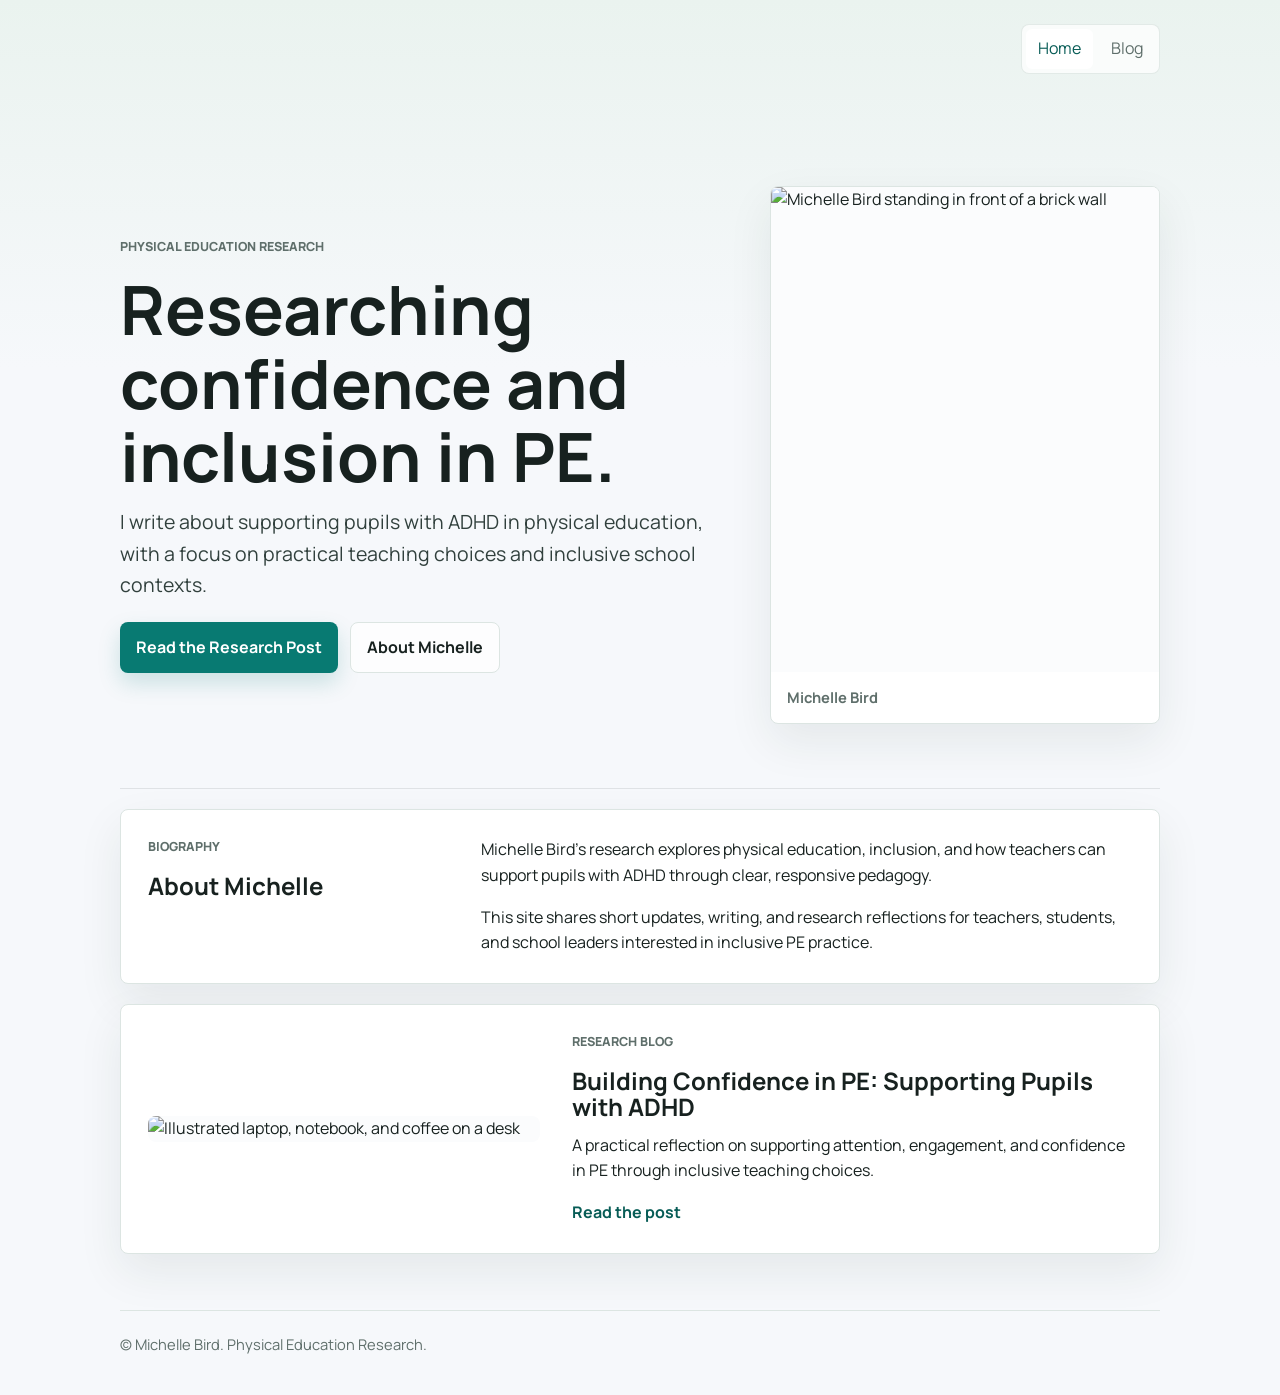
==== index.html @ dc72cc24 "Remove duplicate homepage name" ====
<!DOCTYPE html>
<html lang="en">
  <head>
    <meta charset="UTF-8" />
    <meta name="viewport" content="width=device-width, initial-scale=1.0" />
    <title>Michelle Bird | Physical Education Research</title>
    <meta
      name="description"
      content="An academic website focused on physical education, inclusion, and supporting pupils with ADHD."
    />
    <link rel="preconnect" href="https://fonts.googleapis.com" />
    <link rel="preconnect" href="https://fonts.gstatic.com" crossorigin />
    <link
      href="https://fonts.googleapis.com/css2?family=Manrope:wght@400;500;700;800&display=swap"
      rel="stylesheet"
    />
    <link rel="stylesheet" href="styles.css" />
  </head>
  <body>
    <div class="site-shell">
      <header class="site-header site-header-home">
        <nav class="site-nav" aria-label="Primary navigation">
          <a href="index.html" aria-current="page">Home</a>
          <a href="blog/index.html">Blog</a>
        </nav>
      </header>

      <main>
        <section class="hero">
          <div class="hero-copy">
            <p class="eyebrow">Physical Education Research</p>
            <h1>Researching confidence and inclusion in PE.</h1>
            <p class="lead">
              I write about supporting pupils with ADHD in physical education, with a focus on practical teaching choices and inclusive school contexts.
            </p>
            <div class="button-row">
              <a class="button button-primary" href="blog/starting-small.html">Read the Research Post</a>
              <a class="button button-secondary" href="#biography">About Michelle</a>
            </div>
          </div>
          <figure class="portrait-card">
            <img
              src="assets/images/michelle-bird-portrait.jpg"
              alt="Michelle Bird standing in front of a brick wall"
            />
            <figcaption>Michelle Bird</figcaption>
          </figure>
        </section>

        <section class="bio-section" id="biography">
          <div>
            <p class="section-label">Biography</p>
            <h2>About Michelle</h2>
          </div>
          <div class="bio-copy">
            <p>
              Michelle Bird's research explores physical education, inclusion,
              and how teachers can support pupils with ADHD through clear,
              responsive pedagogy.
            </p>
            <p>
              This site shares short updates, writing, and research reflections
              for teachers, students, and school leaders interested in inclusive
              PE practice.
            </p>
          </div>
        </section>

        <section class="research-feature">
          <img
            src="assets/images/blog-starting-small.svg"
            alt="Illustrated laptop, notebook, and coffee on a desk"
          />
          <div>
            <p class="section-label">Research blog</p>
            <h2>Building Confidence in PE: Supporting Pupils with ADHD</h2>
            <p>
              A practical reflection on supporting attention, engagement, and
              confidence in PE through inclusive teaching choices.
            </p>
            <a class="text-link" href="blog/starting-small.html">Read the post</a>
          </div>
        </section>
      </main>

      <footer class="site-footer">
        <p>&copy; <span id="year"></span> Michelle Bird. Physical Education Research.</p>
      </footer>
    </div>

    <script src="scripts/site.js"></script>
  </body>
</html>
---- styles.css ----
:root {
  --bg: #f6f8fb;
  --bg-soft: #eaf3ef;
  --surface: #ffffff;
  --surface-soft: #fbfcfd;
  --text: #17211f;
  --muted: #5f6f6b;
  --line: #dce5e2;
  --accent: #087a72;
  --accent-dark: #075c56;
  --accent-warm: #bd4b39;
  --shadow: 0 18px 45px rgba(31, 45, 42, 0.08);
  --max-width: 1040px;
  --radius: 8px;
}

* {
  box-sizing: border-box;
}

body {
  margin: 0;
  font-family: "Manrope", sans-serif;
  color: var(--text);
  background:
    linear-gradient(180deg, var(--bg-soft) 0, var(--bg) 23rem),
    var(--bg);
  line-height: 1.6;
}

a {
  color: inherit;
}

.site-shell {
  width: min(calc(100% - 2rem), var(--max-width));
  margin: 0 auto;
  min-height: 100vh;
}

.site-header,
.site-footer {
  display: flex;
  justify-content: space-between;
  align-items: center;
  gap: 1rem;
}

.site-header {
  padding: 1.5rem 0 1.25rem;
}

.site-header-home {
  justify-content: flex-end;
}

.site-footer {
  padding: 1.4rem 0 2.4rem;
  border-top: 1px solid var(--line);
  color: var(--muted);
  font-size: 0.92rem;
}

.brand,
.site-nav a,
.button,
.text-link {
  text-decoration: none;
}

.brand {
  font-weight: 800;
  letter-spacing: 0;
  font-size: 1.05rem;
}

.site-nav {
  display: flex;
  gap: 0.35rem;
  padding: 0.25rem;
  background: rgba(255, 255, 255, 0.72);
  border: 1px solid rgba(220, 229, 226, 0.8);
  border-radius: var(--radius);
}

.site-nav a {
  color: var(--muted);
  border-radius: 6px;
  padding: 0.45rem 0.75rem;
  transition: background 160ms ease, color 160ms ease;
}

.site-nav a[aria-current="page"],
.site-nav a:hover {
  background: var(--surface);
  color: var(--accent-dark);
}

.text-link:hover {
  color: var(--accent-warm);
}

main {
  padding: 0.75rem 0 3.5rem;
}

.hero,
.section-grid,
.cards,
.content-grid,
.bio-section,
.research-feature {
  display: grid;
  gap: 1rem;
}

.hero {
  grid-template-columns: minmax(0, 1.2fr) minmax(260px, 0.8fr);
  align-items: center;
  gap: clamp(1.5rem, 5vw, 4rem);
  min-height: 31rem;
  padding: clamp(2.5rem, 7vw, 5rem) 0 clamp(2.4rem, 6vw, 4rem);
  border-bottom: 1px solid rgba(23, 33, 31, 0.1);
}

.panel,
.card,
.article,
.portrait-card,
.bio-section,
.research-feature {
  background: var(--surface);
  border: 1px solid var(--line);
  border-radius: var(--radius);
  box-shadow: var(--shadow);
}

.panel,
.card {
  overflow: hidden;
}

.panel,
.article,
.bio-section,
.research-feature {
  padding: clamp(1.25rem, 3vw, 1.7rem);
}

h1,
h2 {
  margin: 0 0 0.8rem;
  line-height: 1.08;
  letter-spacing: 0;
}

p {
  margin: 0 0 1rem;
}

p:last-child {
  margin-bottom: 0;
}

.hero h1,
.page-header h1,
.article h1 {
  font-size: 4.25rem;
  max-width: 13ch;
}

.panel h2,
.card h2 {
  font-size: 1.55rem;
}

.eyebrow,
.section-label,
.meta {
  text-transform: uppercase;
  letter-spacing: 0;
  font-size: 0.78rem;
  color: var(--muted);
  font-weight: 800;
}

.lead {
  max-width: 42rem;
  font-size: 1.22rem;
  color: #31403d;
}

.mini-list,
.post-list {
  margin: 0.8rem 0 1rem;
  padding-left: 1.2rem;
}

.button-row {
  display: flex;
  gap: 0.75rem;
  flex-wrap: wrap;
  margin-top: 1.4rem;
}

.button {
  display: inline-flex;
  align-items: center;
  min-height: 2.8rem;
  padding: 0.72rem 1rem;
  border-radius: var(--radius);
  font-weight: 700;
  transition: transform 160ms ease, box-shadow 160ms ease, background 160ms ease;
}

.button-primary {
  color: white;
  background: var(--accent);
  box-shadow: 0 10px 22px rgba(8, 122, 114, 0.18);
}

.button-secondary {
  background: rgba(255, 255, 255, 0.76);
  border: 1px solid var(--line);
}

.button:hover {
  transform: translateY(-1px);
}

.focus-strip {
  display: grid;
  grid-template-columns: repeat(3, minmax(0, 1fr));
  gap: 1px;
  margin: 1.25rem 0;
  overflow: hidden;
  border: 1px solid var(--line);
  border-radius: var(--radius);
  background: var(--line);
}

.focus-strip p {
  margin: 0;
  padding: 1rem;
  background: rgba(255, 255, 255, 0.78);
  color: #344440;
  font-size: 0.95rem;
  font-weight: 700;
}

.portrait-card {
  margin: 0;
  overflow: hidden;
}

.portrait-card img {
  display: block;
  width: 100%;
  aspect-ratio: 4 / 5;
  object-fit: cover;
  background: var(--surface-soft);
}

.portrait-card figcaption {
  padding: 0.85rem 1rem;
  color: var(--muted);
  font-size: 0.92rem;
  font-weight: 700;
}

.bio-section {
  grid-template-columns: minmax(180px, 0.45fr) minmax(0, 1fr);
  gap: clamp(1rem, 4vw, 2.5rem);
  margin-top: 1.25rem;
}

.bio-copy {
  max-width: 42rem;
}

.research-feature {
  grid-template-columns: minmax(220px, 0.7fr) minmax(0, 1fr);
  align-items: center;
  gap: clamp(1rem, 4vw, 2rem);
  margin-top: 1.25rem;
  overflow: hidden;
}

.research-feature img {
  display: block;
  width: 100%;
  border-radius: var(--radius);
  background: var(--surface-soft);
}

.section-grid,
.cards,
.content-grid {
  grid-template-columns: repeat(2, minmax(0, 1fr));
}

.page-header,
.wide-panel,
.article {
  margin-top: 1.25rem;
}

.page-header {
  padding: clamp(2.5rem, 7vw, 4rem) 0 clamp(1.25rem, 4vw, 2rem);
}

.page-header p {
  max-width: 42rem;
  color: var(--muted);
}

.card {
  padding: 0;
}

.card > :not(img) {
  margin-left: clamp(1.1rem, 3vw, 1.4rem);
  margin-right: clamp(1.1rem, 3vw, 1.4rem);
}

.card > :last-child {
  display: inline-block;
  margin-bottom: clamp(1.1rem, 3vw, 1.4rem);
}

.panel-image,
.card-image {
  display: block;
  width: 100%;
  aspect-ratio: 16 / 10;
  object-fit: cover;
  background: var(--surface-soft);
}

.panel-image {
  margin: calc(clamp(1.25rem, 3vw, 1.7rem) * -1) calc(clamp(1.25rem, 3vw, 1.7rem) * -1) 1.1rem;
  width: calc(100% + (clamp(1.25rem, 3vw, 1.7rem) * 2));
}

.panel-image + .section-label,
.card-image + .meta {
  margin-top: 1rem;
}

.article {
  max-width: 760px;
  margin-left: auto;
  margin-right: auto;
}

.article-header {
  margin-bottom: 1.2rem;
}

.article img {
  display: block;
  width: 100%;
  margin: 1.4rem 0 1.6rem;
  border-radius: var(--radius);
  background: var(--surface-soft);
}

.article p,
.article li {
  color: #344440;
}

.back-link,
.text-link {
  color: var(--accent-dark);
  font-weight: 700;
}

.text-link {
  text-underline-offset: 0.2em;
}

@media (max-width: 820px) {
  .hero,
  .bio-section,
  .research-feature,
  .section-grid,
  .cards,
  .content-grid,
  .focus-strip {
    grid-template-columns: 1fr;
  }

  .site-header,
  .site-footer {
    flex-direction: column;
    align-items: flex-start;
  }

  .site-nav {
    width: 100%;
    justify-content: space-between;
  }

  .site-nav a {
    flex: 1;
    text-align: center;
  }

  .hero {
    min-height: auto;
    padding-top: 2.2rem;
  }

  .hero h1,
  .page-header h1,
  .article h1 {
    font-size: 2.45rem;
    max-width: 100%;
  }

  .lead {
    font-size: 1.08rem;
  }
}
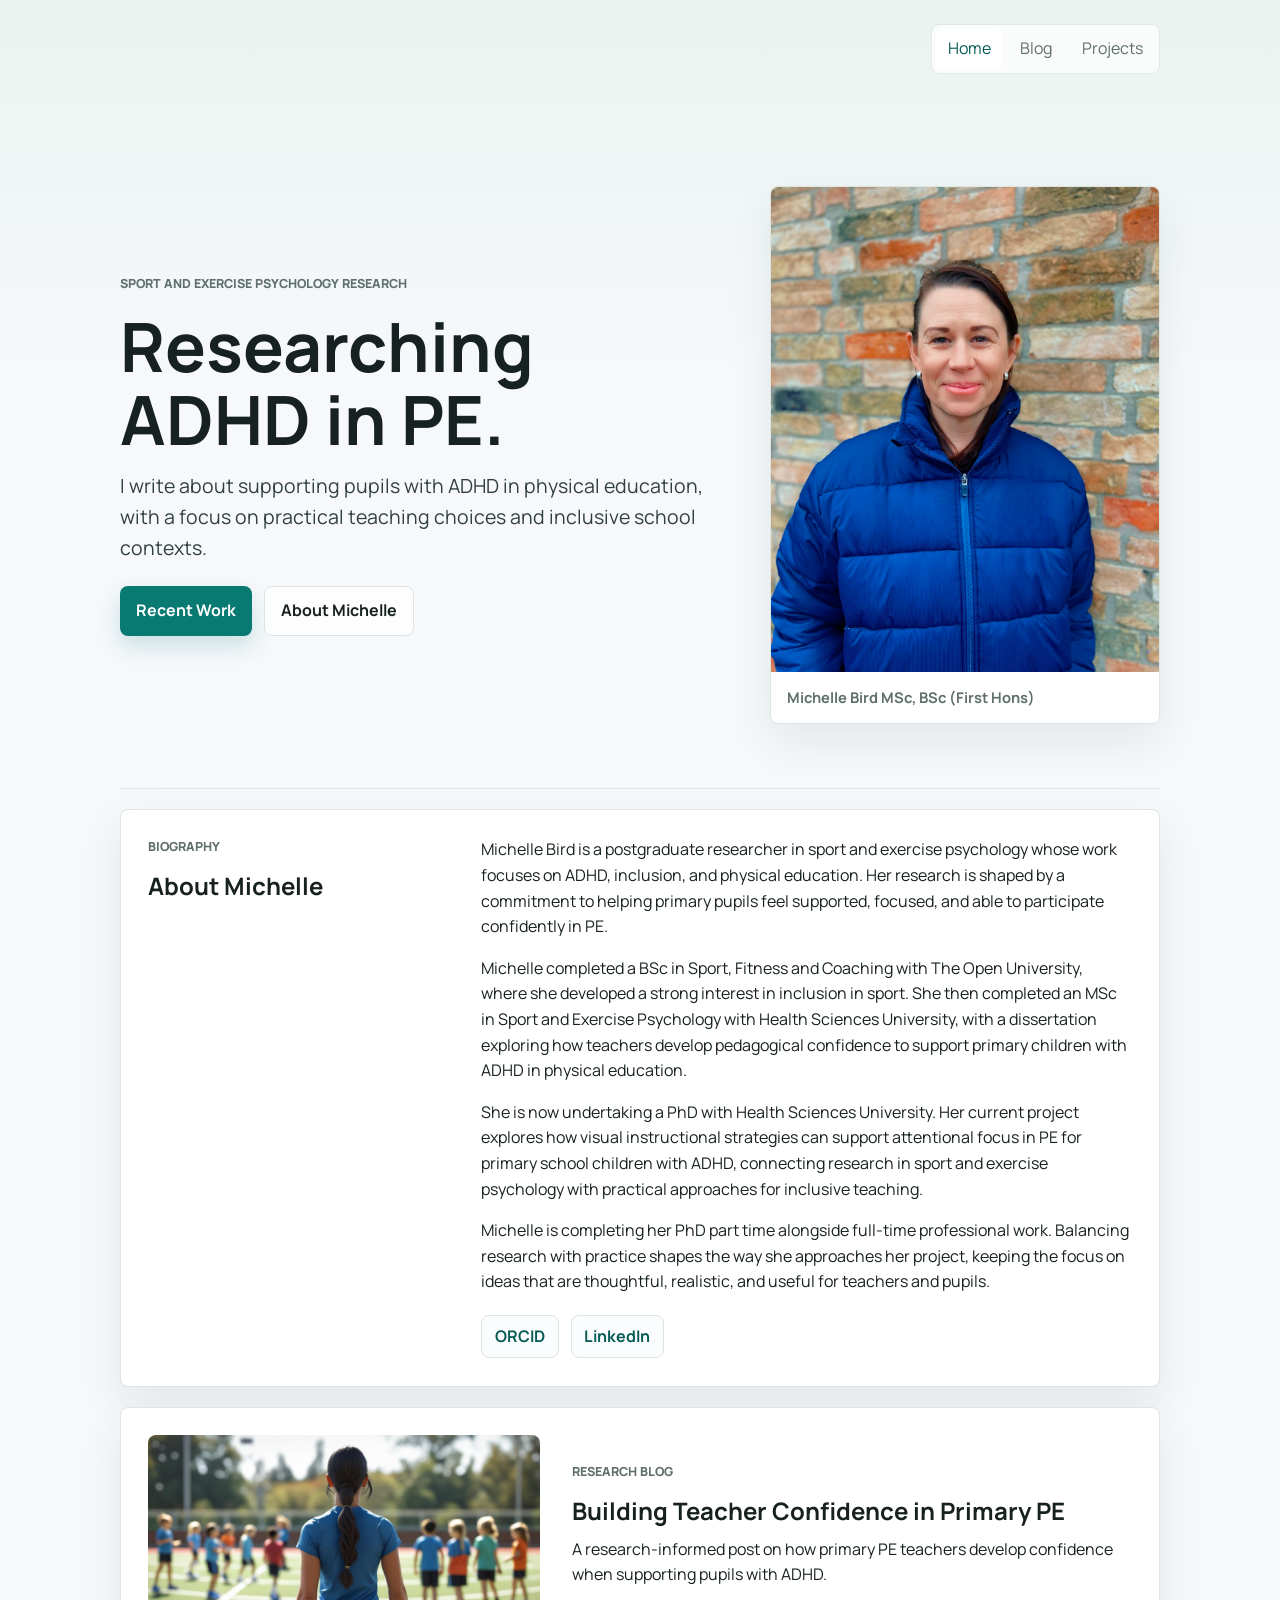
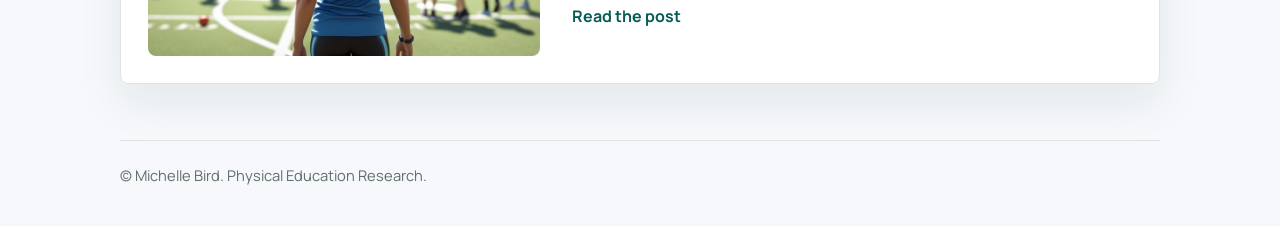
==== commit 99b3552e: "Update research site content" ====
--- a/index.html
+++ b/index.html
@@ -22,19 +22,20 @@
         <nav class="site-nav" aria-label="Primary navigation">
           <a href="index.html" aria-current="page">Home</a>
           <a href="blog/index.html">Blog</a>
+          <a href="projects/index.html">Projects</a>
         </nav>
       </header>
 
       <main>
         <section class="hero">
           <div class="hero-copy">
-            <p class="eyebrow">Physical Education Research</p>
-            <h1>Researching confidence and inclusion in PE.</h1>
+            <p class="eyebrow">Sport and Exercise Psychology Research</p>
+            <h1>Researching ADHD in PE.</h1>
             <p class="lead">
               I write about supporting pupils with ADHD in physical education, with a focus on practical teaching choices and inclusive school contexts.
             </p>
             <div class="button-row">
-              <a class="button button-primary" href="blog/starting-small.html">Read the Research Post</a>
+              <a class="button button-primary" href="blog/pe-teachers-adhd-confidence.html">Recent Work</a>
               <a class="button button-secondary" href="#biography">About Michelle</a>
             </div>
           </div>
@@ -43,7 +44,7 @@
               src="assets/images/michelle-bird-portrait.jpg"
               alt="Michelle Bird standing in front of a brick wall"
             />
-            <figcaption>Michelle Bird</figcaption>
+            <figcaption>Michelle Bird MSc, BSc (First Hons)</figcaption>
           </figure>
         </section>
 
@@ -54,31 +55,53 @@
           </div>
           <div class="bio-copy">
             <p>
-              Michelle Bird's research explores physical education, inclusion,
-              and how teachers can support pupils with ADHD through clear,
-              responsive pedagogy.
+              Michelle Bird is a postgraduate researcher in sport and exercise
+              psychology whose work focuses on ADHD, inclusion, and physical
+              education. Her research is shaped by a commitment to helping
+              primary pupils feel supported, focused, and able to participate
+              confidently in PE.
             </p>
             <p>
-              This site shares short updates, writing, and research reflections
-              for teachers, students, and school leaders interested in inclusive
-              PE practice.
+              Michelle completed a BSc in Sport, Fitness and Coaching with The
+              Open University, where she developed a strong interest in
+              inclusion in sport. She then completed an MSc in Sport and
+              Exercise Psychology with Health Sciences University, with a
+              dissertation exploring how teachers develop pedagogical confidence
+              to support primary children with ADHD in physical education.
             </p>
+            <p>
+              She is now undertaking a PhD with Health Sciences University. Her
+              current project explores how visual instructional strategies can
+              support attentional focus in PE for primary school children with
+              ADHD, connecting research in sport and exercise psychology with
+              practical approaches for inclusive teaching.
+            </p>
+            <p>
+              Michelle is completing her PhD part time alongside full-time
+              professional work. Balancing research with practice shapes the way
+              she approaches her project, keeping the focus on ideas that are
+              thoughtful, realistic, and useful for teachers and pupils.
+            </p>
+            <div class="profile-links" aria-label="Michelle Bird profile links">
+              <a href="https://orcid.org/0009-0002-1070-3052">ORCID</a>
+              <a href="https://www.linkedin.com/in/michelle-bird-19053750/?skipRedirect=true">LinkedIn</a>
+            </div>
           </div>
         </section>
 
         <section class="research-feature">
           <img
-            src="assets/images/blog-starting-small.svg"
-            alt="Illustrated laptop, notebook, and coffee on a desk"
+            src="assets/images/blog-pe-teachers-adhd-confidence-photo.jpg"
+            alt="PE teacher walking into an outdoor PE space with pupils blurred in the distance"
           />
           <div>
             <p class="section-label">Research blog</p>
-            <h2>Building Confidence in PE: Supporting Pupils with ADHD</h2>
+            <h2>Building Teacher Confidence in Primary PE</h2>
             <p>
-              A practical reflection on supporting attention, engagement, and
-              confidence in PE through inclusive teaching choices.
+              A research-informed post on how primary PE teachers develop
+              confidence when supporting pupils with ADHD.
             </p>
-            <a class="text-link" href="blog/starting-small.html">Read the post</a>
+            <a class="text-link" href="blog/pe-teachers-adhd-confidence.html">Read the post</a>
           </div>
         </section>
       </main>
--- a/styles.css
+++ b/styles.css
@@ -152,6 +152,7 @@
   margin: 0 0 0.8rem;
   line-height: 1.08;
   letter-spacing: 0;
+  overflow-wrap: anywhere;
 }
 
 p {
@@ -171,7 +172,19 @@
 
 .panel h2,
 .card h2 {
-  font-size: 1.55rem;
+  font-size: 1.35rem;
+  line-height: 1.18;
+}
+
+.article .article-header h1 {
+  font-size: clamp(2.1rem, 5vw, 3.4rem);
+  max-width: 18ch;
+}
+
+.article .project-title {
+  font-size: 20pt;
+  line-height: 1.3;
+  max-width: 44ch;
 }
 
 .eyebrow,
@@ -203,6 +216,26 @@
   margin-top: 1.4rem;
 }
 
+.profile-links {
+  display: flex;
+  gap: 0.75rem;
+  flex-wrap: wrap;
+  margin-top: 1.25rem;
+}
+
+.profile-links a {
+  display: inline-flex;
+  align-items: center;
+  min-height: 2.35rem;
+  padding: 0.5rem 0.8rem;
+  color: var(--accent-dark);
+  border: 1px solid var(--line);
+  border-radius: var(--radius);
+  background: var(--surface-soft);
+  font-weight: 700;
+  text-decoration: none;
+}
+
 .button {
   display: inline-flex;
   align-items: center;
@@ -347,6 +380,16 @@
   margin-top: 1rem;
 }
 
+.image-credit {
+  color: var(--muted);
+  font-size: 0.78rem;
+  margin-top: 0.65rem;
+}
+
+.card-image + .image-credit + .meta {
+  margin-top: 0.75rem;
+}
+
 .article {
   max-width: 760px;
   margin-left: auto;
@@ -368,6 +411,31 @@
 .article p,
 .article li {
   color: #344440;
+}
+
+.article h2 {
+  margin: 2rem 0 0.75rem;
+  font-size: 1.55rem;
+}
+
+.article-intro {
+  max-width: 42rem;
+  font-size: 1.12rem;
+  color: #31403d;
+}
+
+.strategy-list,
+.reference-list {
+  padding-left: 1.25rem;
+}
+
+.strategy-list li,
+.reference-list li {
+  margin-bottom: 0.85rem;
+}
+
+.reference-list {
+  font-size: 0.9rem;
 }
 
 .back-link,
@@ -419,6 +487,14 @@
     max-width: 100%;
   }
 
+  .article .article-header h1 {
+    font-size: 2rem;
+  }
+
+  .article .project-title {
+    font-size: 1.25rem;
+  }
+
   .lead {
     font-size: 1.08rem;
   }
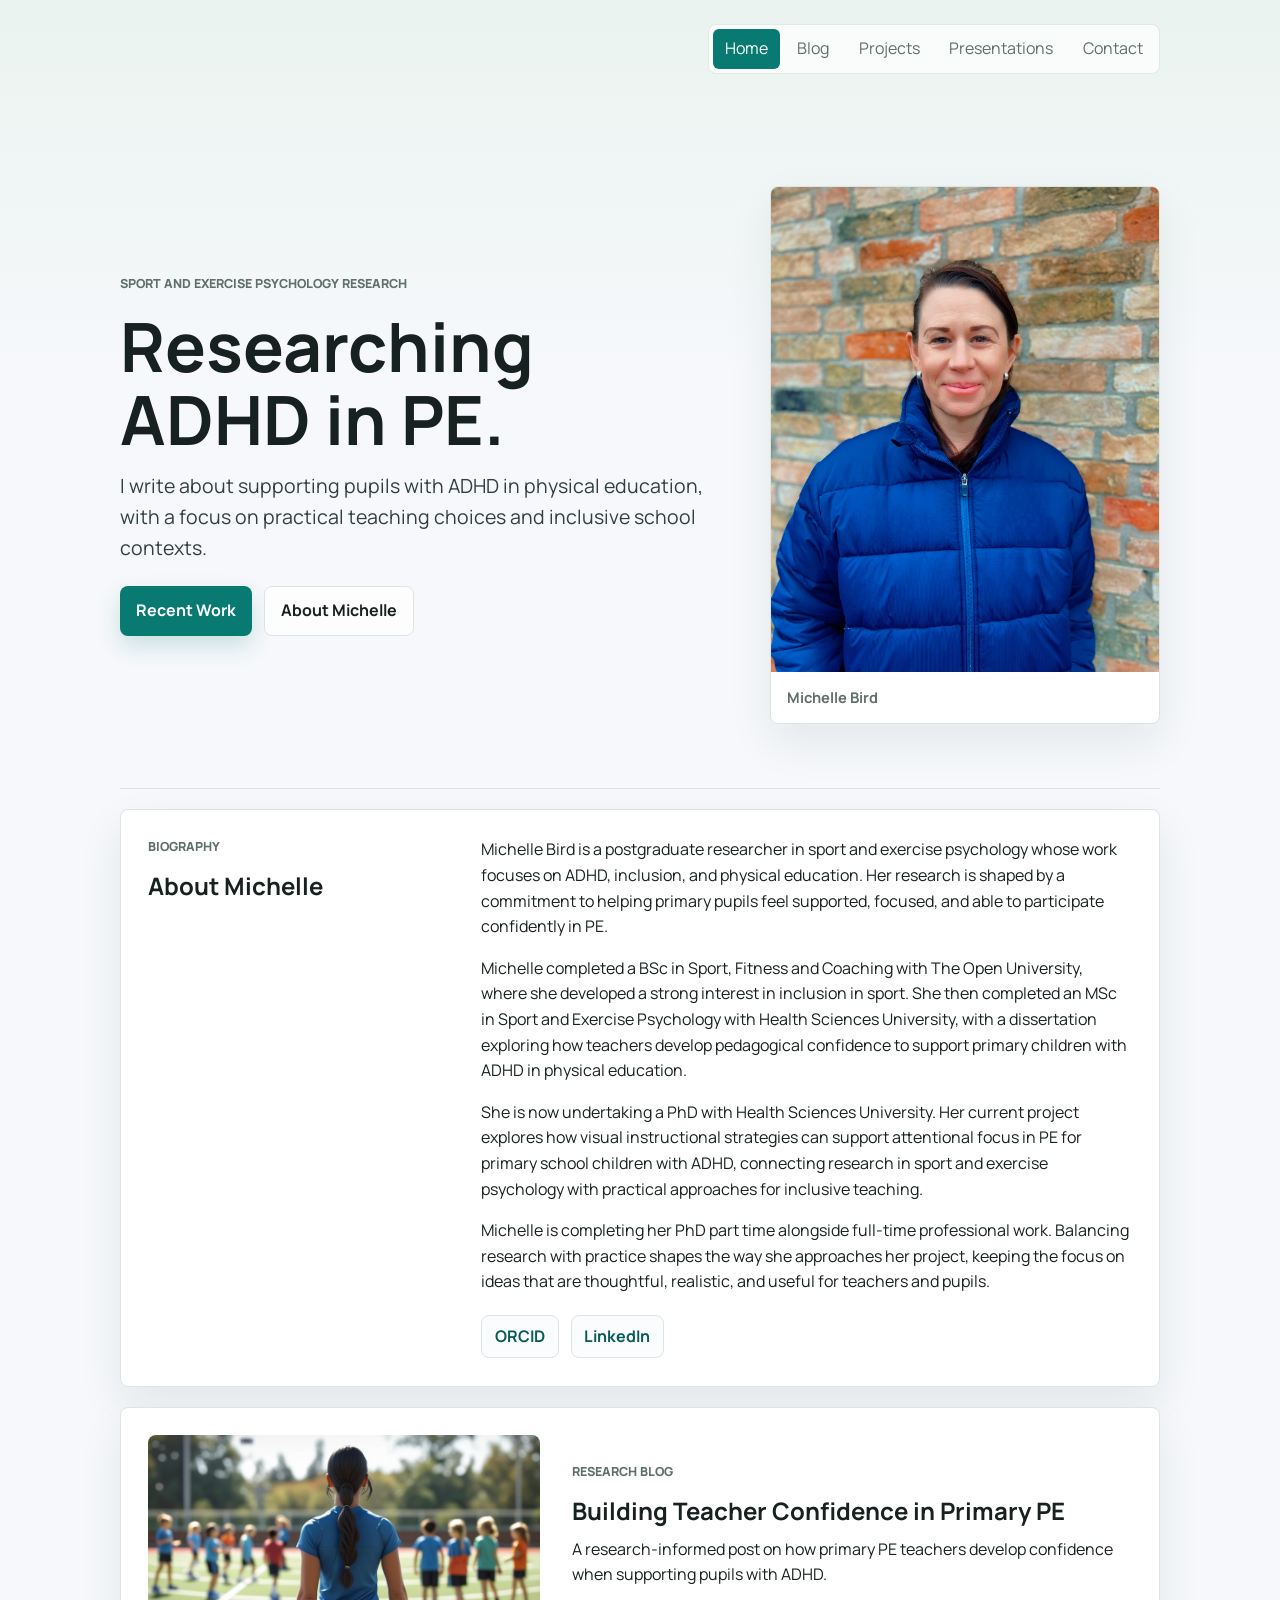
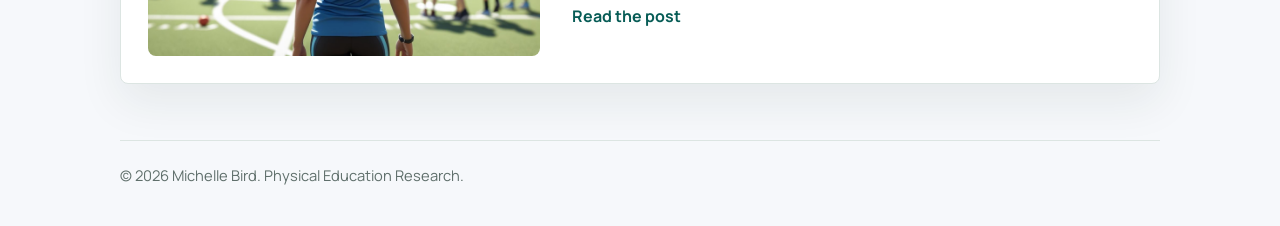
==== commit 5ad80004: "Improve mobile navigation and contact links" ====
--- a/index.html
+++ b/index.html
@@ -19,10 +19,13 @@
   <body>
     <div class="site-shell">
       <header class="site-header site-header-home">
+        <button class="menu-toggle" type="button" aria-expanded="false">Menu</button>
         <nav class="site-nav" aria-label="Primary navigation">
           <a href="index.html" aria-current="page">Home</a>
           <a href="blog/index.html">Blog</a>
           <a href="projects/index.html">Projects</a>
+          <a href="presentations.html">Presentations</a>
+          <a href="contact.html">Contact</a>
         </nav>
       </header>
 
@@ -44,7 +47,7 @@
               src="assets/images/michelle-bird-portrait.jpg"
               alt="Michelle Bird standing in front of a brick wall"
             />
-            <figcaption>Michelle Bird MSc, BSc (First Hons)</figcaption>
+            <figcaption>Michelle Bird</figcaption>
           </figure>
         </section>
 
@@ -89,7 +92,7 @@
           </div>
         </section>
 
-        <section class="research-feature">
+        <a class="research-feature research-feature-link" href="blog/pe-teachers-adhd-confidence.html">
           <img
             src="assets/images/blog-pe-teachers-adhd-confidence-photo.jpg"
             alt="PE teacher walking into an outdoor PE space with pupils blurred in the distance"
@@ -101,9 +104,9 @@
               A research-informed post on how primary PE teachers develop
               confidence when supporting pupils with ADHD.
             </p>
-            <a class="text-link" href="blog/pe-teachers-adhd-confidence.html">Read the post</a>
+            <span class="text-link">Read the post</span>
           </div>
-        </section>
+        </a>
       </main>
 
       <footer class="site-footer">
--- a/styles.css
+++ b/styles.css
@@ -83,6 +83,23 @@
   border-radius: var(--radius);
 }
 
+.menu-toggle {
+  display: none;
+  min-height: 2.35rem;
+  padding: 0.5rem 0.8rem;
+  color: white;
+  background: var(--accent);
+  border: 0;
+  border-radius: var(--radius);
+  font: inherit;
+  font-weight: 700;
+  cursor: pointer;
+}
+
+.menu-toggle:hover {
+  background: var(--accent-warm);
+}
+
 .site-nav a {
   color: var(--muted);
   border-radius: 6px;
@@ -92,8 +109,8 @@
 
 .site-nav a[aria-current="page"],
 .site-nav a:hover {
-  background: var(--surface);
-  color: var(--accent-dark);
+  background: var(--accent);
+  color: white;
 }
 
 .text-link:hover {
@@ -128,7 +145,10 @@
 .article,
 .portrait-card,
 .bio-section,
-.research-feature {
+.research-feature,
+.contact-email-panel,
+.contact-panel,
+.presentation-item {
   background: var(--surface);
   border: 1px solid var(--line);
   border-radius: var(--radius);
@@ -143,7 +163,10 @@
 .panel,
 .article,
 .bio-section,
-.research-feature {
+.research-feature,
+.contact-email-panel,
+.contact-panel,
+.presentation-item {
   padding: clamp(1.25rem, 3vw, 1.7rem);
 }
 
@@ -234,6 +257,14 @@
   background: var(--surface-soft);
   font-weight: 700;
   text-decoration: none;
+  transition: background 160ms ease, border-color 160ms ease, color 160ms ease, transform 160ms ease;
+}
+
+.profile-links a:hover {
+  color: white;
+  background: var(--accent);
+  border-color: var(--accent);
+  transform: translateY(-1px);
 }
 
 .button {
@@ -252,9 +283,20 @@
   box-shadow: 0 10px 22px rgba(8, 122, 114, 0.18);
 }
 
+.button-primary:hover {
+  background: var(--accent-warm);
+  box-shadow: 0 12px 24px rgba(189, 75, 57, 0.2);
+}
+
 .button-secondary {
   background: rgba(255, 255, 255, 0.76);
   border: 1px solid var(--line);
+}
+
+.button-secondary:hover {
+  color: white;
+  background: var(--accent-dark);
+  border-color: var(--accent-dark);
 }
 
 .button:hover {
@@ -319,6 +361,53 @@
   overflow: hidden;
 }
 
+.research-feature-link {
+  color: inherit;
+  text-decoration: none;
+  transition: transform 160ms ease, box-shadow 160ms ease, border-color 160ms ease;
+}
+
+.research-feature-link:hover {
+  border-color: rgba(8, 122, 114, 0.45);
+  box-shadow: 0 20px 48px rgba(8, 122, 114, 0.14);
+  transform: translateY(-1px);
+}
+
+.research-feature-link:hover .text-link {
+  color: var(--accent-warm);
+}
+
+.contact-panel {
+  display: grid;
+  grid-template-columns: minmax(0, 1fr) auto;
+  align-items: center;
+  gap: clamp(1rem, 4vw, 2rem);
+  margin-top: 1.25rem;
+}
+
+.contact-email-panel {
+  margin-top: 1.25rem;
+}
+
+.contact-email-panel h2 {
+  font-size: 1.7rem;
+}
+
+.presentation-list {
+  display: grid;
+  gap: 1rem;
+  margin-top: 1.25rem;
+}
+
+.presentation-item h2 {
+  font-size: 1.55rem;
+}
+
+.presentation-item h3 {
+  margin: 1.5rem 0 0.75rem;
+  font-size: 1rem;
+}
+
 .research-feature img {
   display: block;
   width: 100%;
@@ -349,6 +438,22 @@
 
 .card {
   padding: 0;
+}
+
+.card-link {
+  color: inherit;
+  text-decoration: none;
+  transition: transform 160ms ease, box-shadow 160ms ease, border-color 160ms ease;
+}
+
+.card-link:hover {
+  border-color: rgba(8, 122, 114, 0.45);
+  box-shadow: 0 20px 48px rgba(8, 122, 114, 0.14);
+  transform: translateY(-1px);
+}
+
+.card-link:hover .text-link {
+  color: var(--accent-warm);
 }
 
 .card > :not(img) {
@@ -424,6 +529,11 @@
   color: #31403d;
 }
 
+.article-authors {
+  color: var(--muted);
+  font-weight: 700;
+}
+
 .strategy-list,
 .reference-list {
   padding-left: 1.25rem;
@@ -452,6 +562,7 @@
   .hero,
   .bio-section,
   .research-feature,
+  .contact-panel,
   .section-grid,
   .cards,
   .content-grid,
@@ -465,13 +576,24 @@
     align-items: flex-start;
   }
 
+  .menu-toggle {
+    display: inline-flex;
+    align-items: center;
+    justify-content: center;
+  }
+
   .site-nav {
+    display: none;
+    grid-template-columns: 1fr;
     width: 100%;
-    justify-content: space-between;
+    margin-top: 0.65rem;
+  }
+
+  .site-nav.is-open {
+    display: grid;
   }
 
   .site-nav a {
-    flex: 1;
     text-align: center;
   }
 
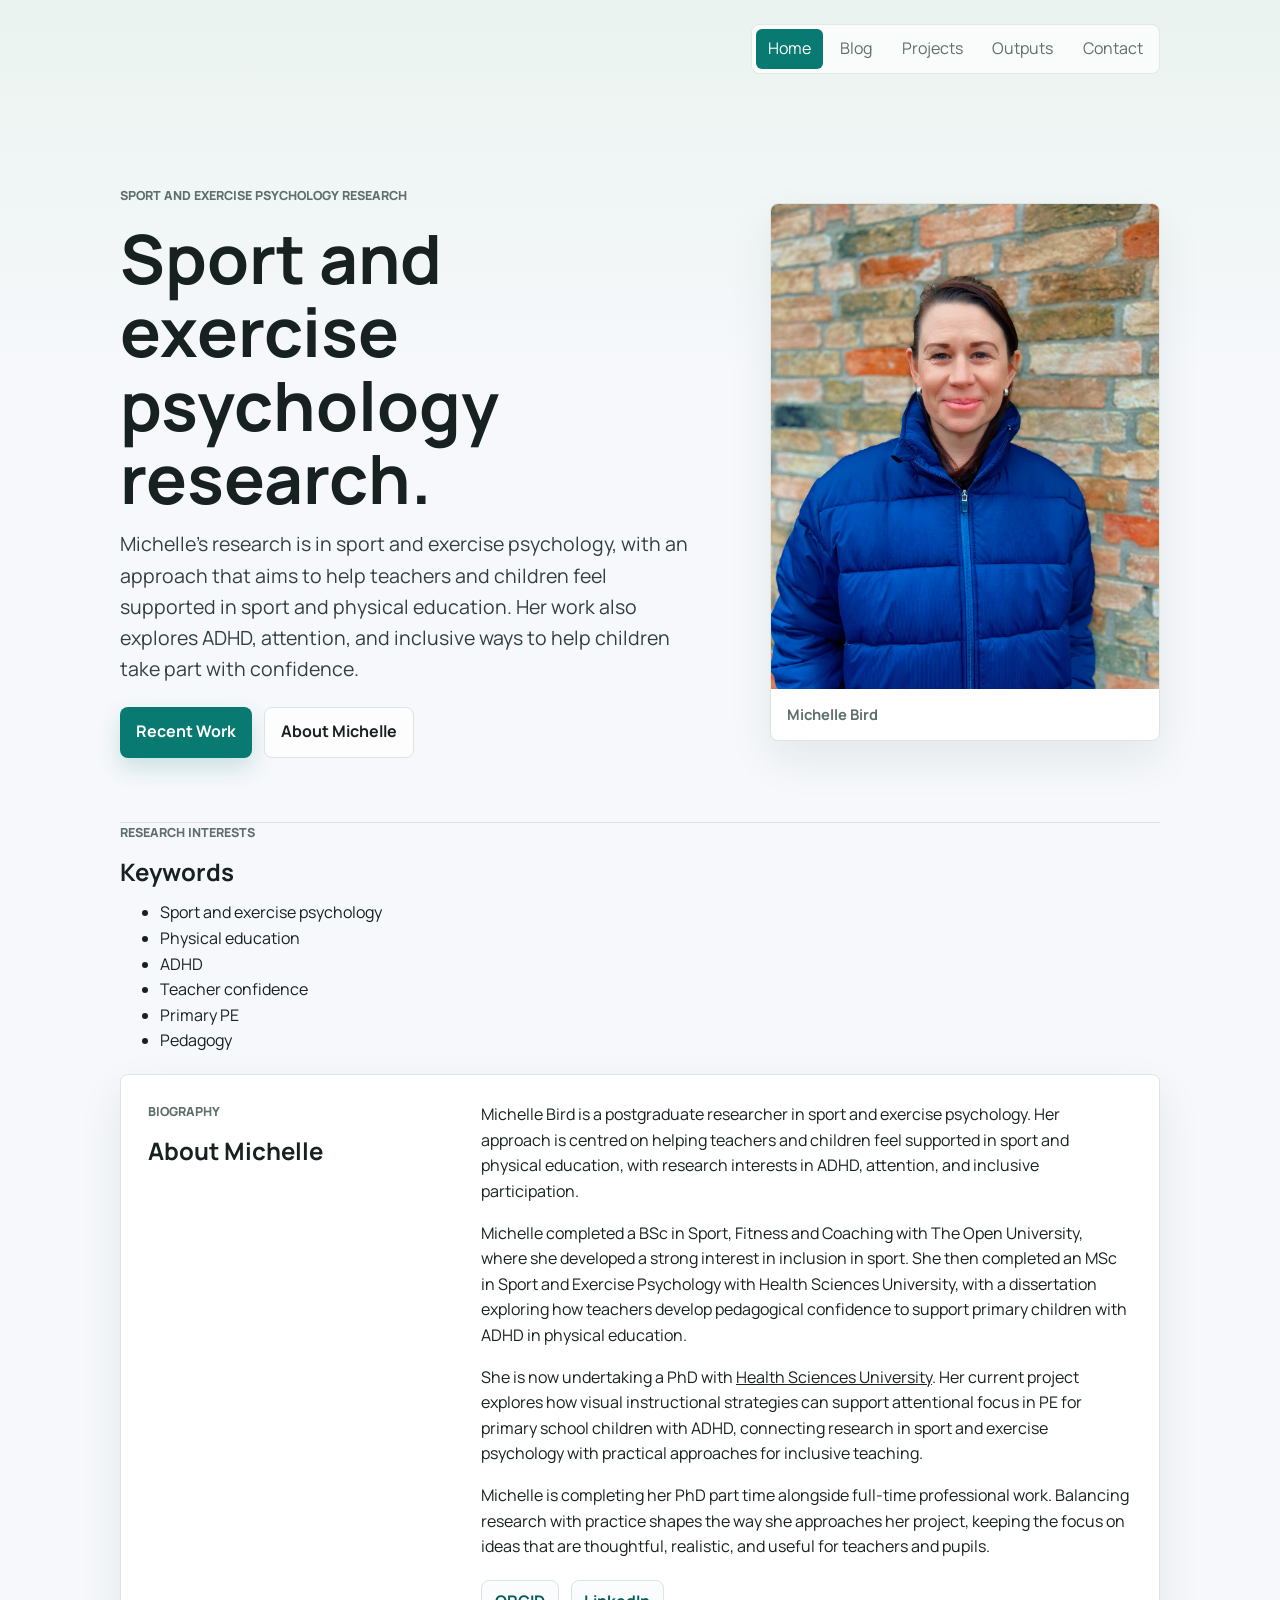
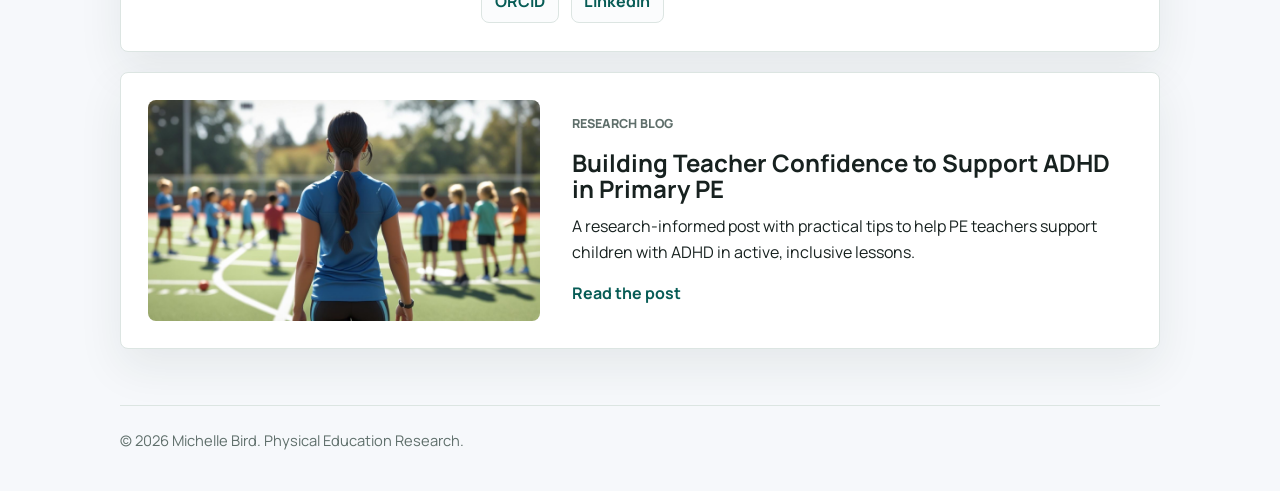
==== commit 41fc8e9b: "Refine homepage keywords and image credits" ====
--- a/index.html
+++ b/index.html
@@ -3,10 +3,10 @@
   <head>
     <meta charset="UTF-8" />
     <meta name="viewport" content="width=device-width, initial-scale=1.0" />
-    <title>Michelle Bird | Physical Education Research</title>
+    <title>Michelle Bird | Sport and Exercise Psychology Research</title>
     <meta
       name="description"
-      content="An academic website focused on physical education, inclusion, and supporting pupils with ADHD."
+      content="An academic website focused on sport and exercise psychology, inclusivity in sport and physical activity, and ADHD research."
     />
     <link rel="preconnect" href="https://fonts.googleapis.com" />
     <link rel="preconnect" href="https://fonts.gstatic.com" crossorigin />
@@ -24,7 +24,7 @@
           <a href="index.html" aria-current="page">Home</a>
           <a href="blog/index.html">Blog</a>
           <a href="projects/index.html">Projects</a>
-          <a href="presentations.html">Presentations</a>
+          <a href="outputs.html">Outputs</a>
           <a href="contact.html">Contact</a>
         </nav>
       </header>
@@ -33,9 +33,13 @@
         <section class="hero">
           <div class="hero-copy">
             <p class="eyebrow">Sport and Exercise Psychology Research</p>
-            <h1>Researching ADHD in PE.</h1>
+            <h1>Sport and exercise psychology research.</h1>
             <p class="lead">
-              I write about supporting pupils with ADHD in physical education, with a focus on practical teaching choices and inclusive school contexts.
+              Michelle's research is in sport and exercise psychology, with an
+              approach that aims to help teachers and children feel supported in
+              sport and physical education. Her work also explores ADHD,
+              attention, and inclusive ways to help children take part with
+              confidence.
             </p>
             <div class="button-row">
               <a class="button button-primary" href="blog/pe-teachers-adhd-confidence.html">Recent Work</a>
@@ -51,6 +55,21 @@
           </figure>
         </section>
 
+        <section class="research-interests" aria-labelledby="research-interests-title">
+          <div>
+            <p class="section-label">Research interests</p>
+            <h2 id="research-interests-title">Keywords</h2>
+          </div>
+          <ul class="keyword-list" aria-label="Research interest keywords">
+            <li>Sport and exercise psychology</li>
+            <li>Physical education</li>
+            <li>ADHD</li>
+            <li>Teacher confidence</li>
+            <li>Primary PE</li>
+            <li>Pedagogy</li>
+          </ul>
+        </section>
+
         <section class="bio-section" id="biography">
           <div>
             <p class="section-label">Biography</p>
@@ -59,10 +78,10 @@
           <div class="bio-copy">
             <p>
               Michelle Bird is a postgraduate researcher in sport and exercise
-              psychology whose work focuses on ADHD, inclusion, and physical
-              education. Her research is shaped by a commitment to helping
-              primary pupils feel supported, focused, and able to participate
-              confidently in PE.
+              psychology. Her approach is centred on helping teachers and
+              children feel supported in sport and physical education, with
+              research interests in ADHD, attention, and inclusive
+              participation.
             </p>
             <p>
               Michelle completed a BSc in Sport, Fitness and Coaching with The
@@ -73,11 +92,12 @@
               to support primary children with ADHD in physical education.
             </p>
             <p>
-              She is now undertaking a PhD with Health Sciences University. Her
-              current project explores how visual instructional strategies can
-              support attentional focus in PE for primary school children with
-              ADHD, connecting research in sport and exercise psychology with
-              practical approaches for inclusive teaching.
+              She is now undertaking a PhD with
+              <a href="https://www.hsu.ac.uk/">Health Sciences University</a>.
+              Her current project explores how visual instructional strategies
+              can support attentional focus in PE for primary school children
+              with ADHD, connecting research in sport and exercise psychology
+              with practical approaches for inclusive teaching.
             </p>
             <p>
               Michelle is completing her PhD part time alongside full-time
@@ -99,10 +119,10 @@
           />
           <div>
             <p class="section-label">Research blog</p>
-            <h2>Building Teacher Confidence in Primary PE</h2>
+            <h2>Building Teacher Confidence to Support ADHD in Primary PE</h2>
             <p>
-              A research-informed post on how primary PE teachers develop
-              confidence when supporting pupils with ADHD.
+              A research-informed post with practical tips to help PE teachers
+              support children with ADHD in active, inclusive lessons.
             </p>
             <span class="text-link">Read the post</span>
           </div>
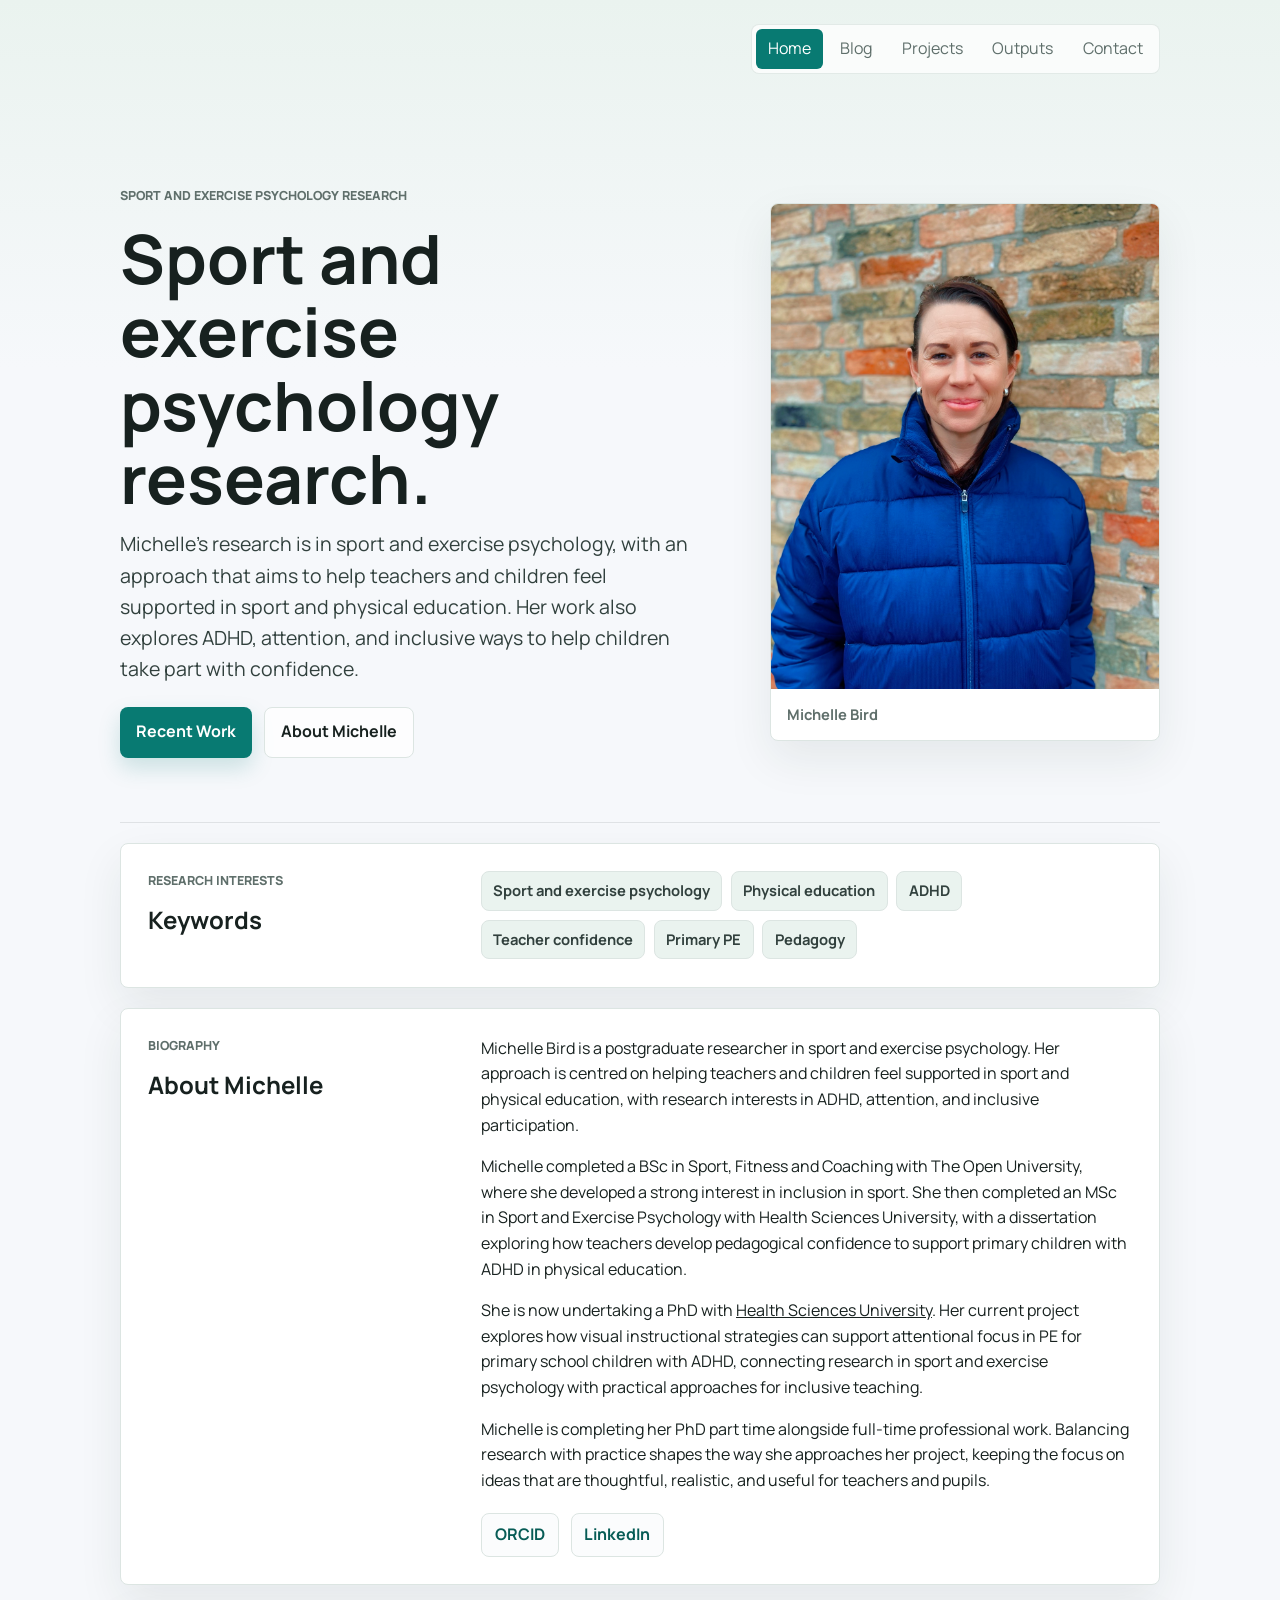
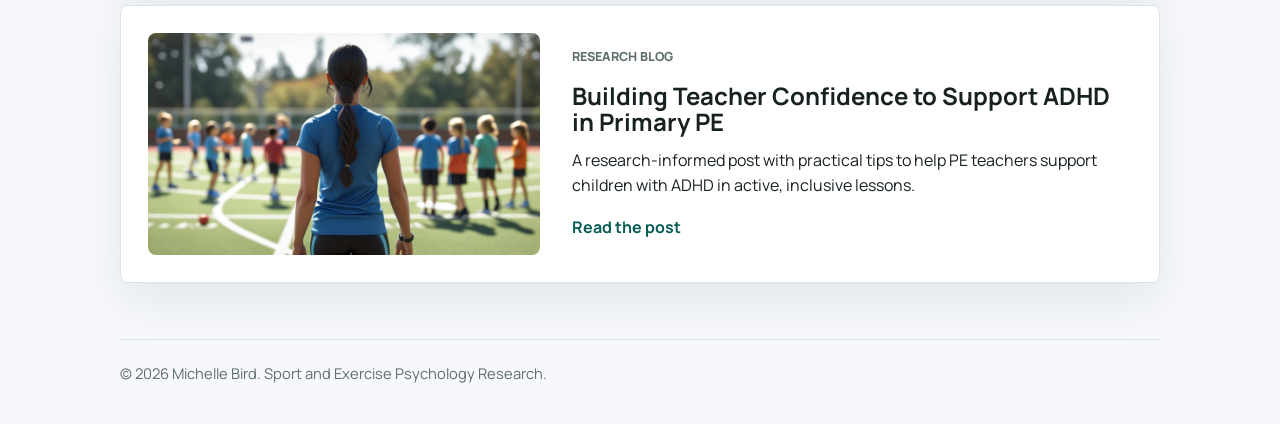
==== commit 9fabb264: "Add CASES conference output page" ====
--- a/index.html
+++ b/index.html
@@ -130,7 +130,7 @@
       </main>
 
       <footer class="site-footer">
-        <p>&copy; <span id="year"></span> Michelle Bird. Physical Education Research.</p>
+        <p>&copy; <span id="year"></span> Michelle Bird. Sport and Exercise Psychology Research.</p>
       </footer>
     </div>
 
--- a/styles.css
+++ b/styles.css
@@ -126,6 +126,7 @@
 .cards,
 .content-grid,
 .bio-section,
+.research-interests,
 .research-feature {
   display: grid;
   gap: 1rem;
@@ -145,6 +146,7 @@
 .article,
 .portrait-card,
 .bio-section,
+.research-interests,
 .research-feature,
 .contact-email-panel,
 .contact-panel,
@@ -163,6 +165,7 @@
 .panel,
 .article,
 .bio-section,
+.research-interests,
 .research-feature,
 .contact-email-panel,
 .contact-panel,
@@ -353,6 +356,31 @@
   max-width: 42rem;
 }
 
+.research-interests {
+  grid-template-columns: minmax(180px, 0.45fr) minmax(0, 1fr);
+  gap: clamp(1rem, 4vw, 2.5rem);
+  margin-top: 1.25rem;
+}
+
+.keyword-list {
+  display: flex;
+  flex-wrap: wrap;
+  gap: 0.55rem;
+  margin: 0;
+  padding: 0;
+  list-style: none;
+}
+
+.keyword-list li {
+  padding: 0.45rem 0.7rem;
+  color: #31403d;
+  background: var(--bg-soft);
+  border: 1px solid var(--line);
+  border-radius: var(--radius);
+  font-size: 0.92rem;
+  font-weight: 700;
+}
+
 .research-feature {
   grid-template-columns: minmax(220px, 0.7fr) minmax(0, 1fr);
   align-items: center;
@@ -397,6 +425,18 @@
   display: grid;
   gap: 1rem;
   margin-top: 1.25rem;
+}
+
+.presentation-photo {
+  max-width: 18rem;
+  margin: 0 0 1.25rem;
+}
+
+.presentation-photo img {
+  display: block;
+  width: 100%;
+  border-radius: var(--radius);
+  background: var(--surface-soft);
 }
 
 .presentation-item h2 {
@@ -548,6 +588,10 @@
   font-size: 0.9rem;
 }
 
+.reference-list a {
+  overflow-wrap: anywhere;
+}
+
 .back-link,
 .text-link {
   color: var(--accent-dark);
@@ -561,6 +605,7 @@
 @media (max-width: 820px) {
   .hero,
   .bio-section,
+  .research-interests,
   .research-feature,
   .contact-panel,
   .section-grid,
